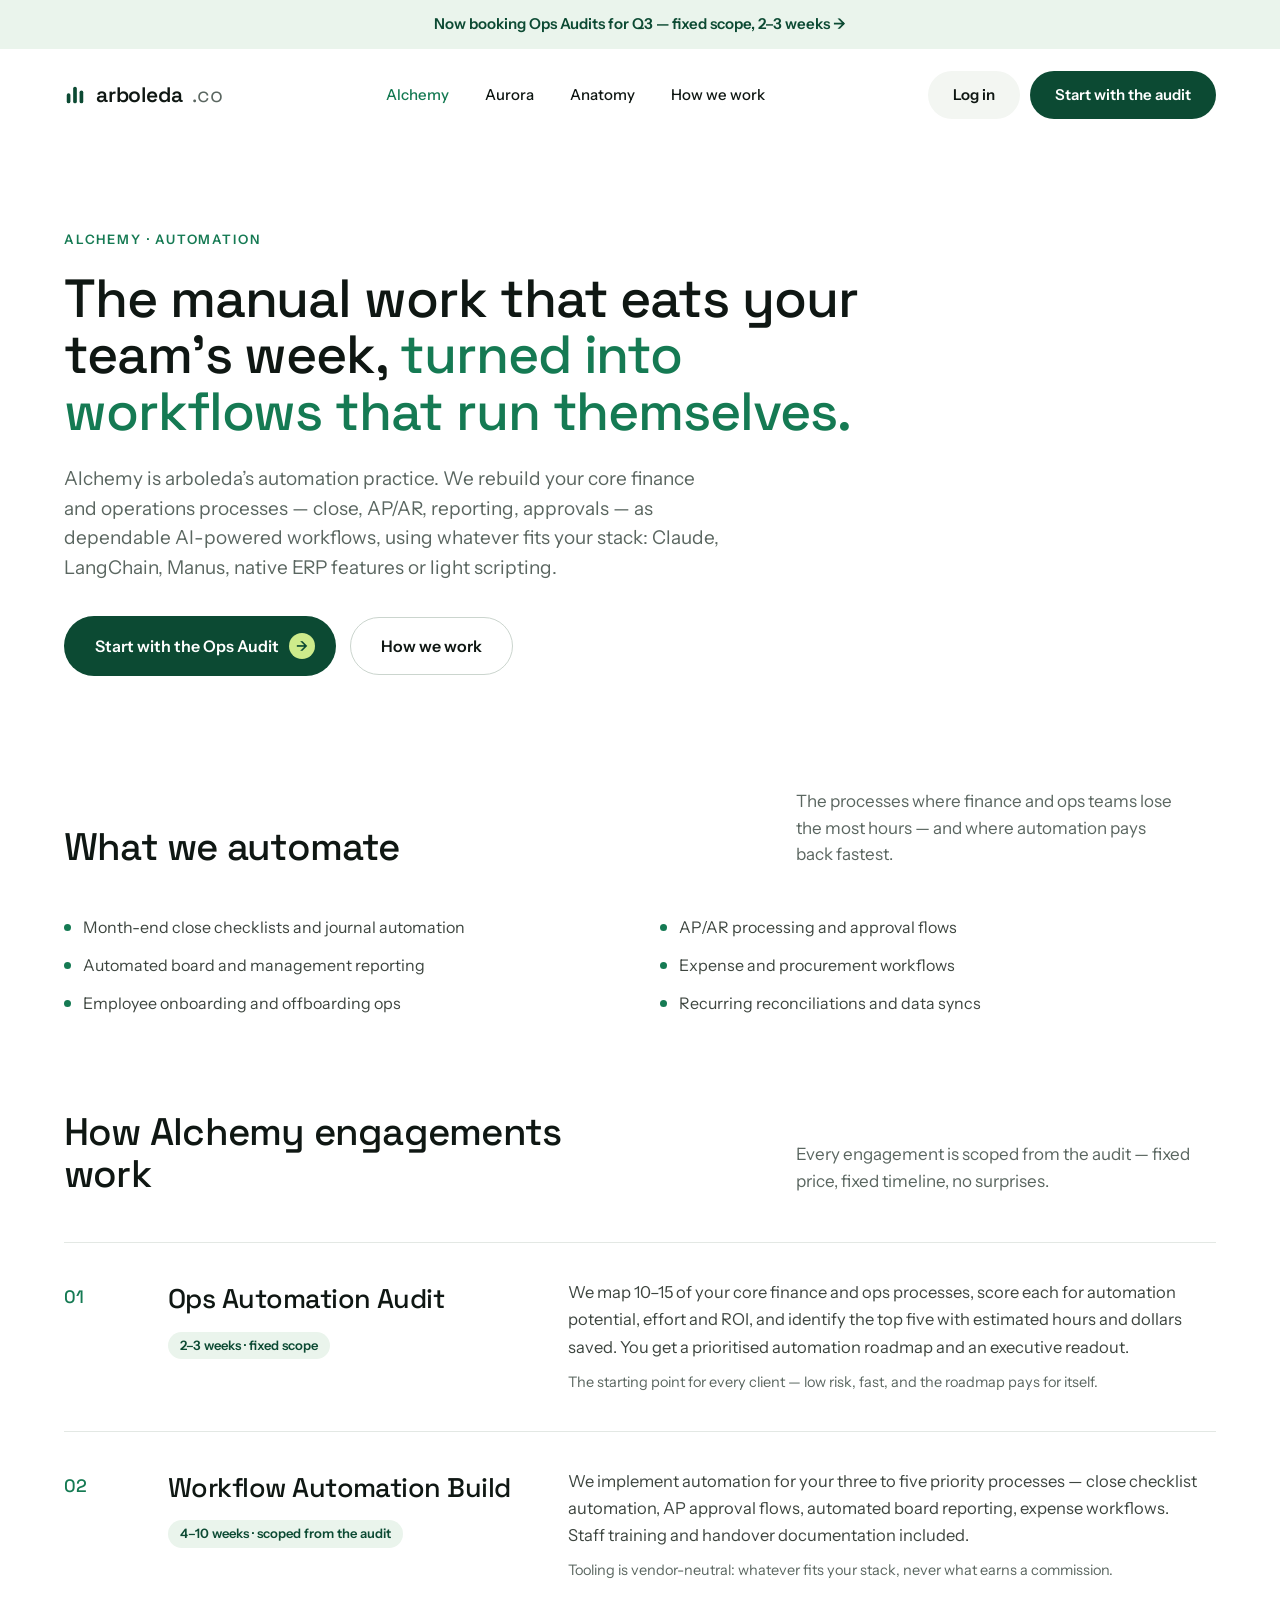
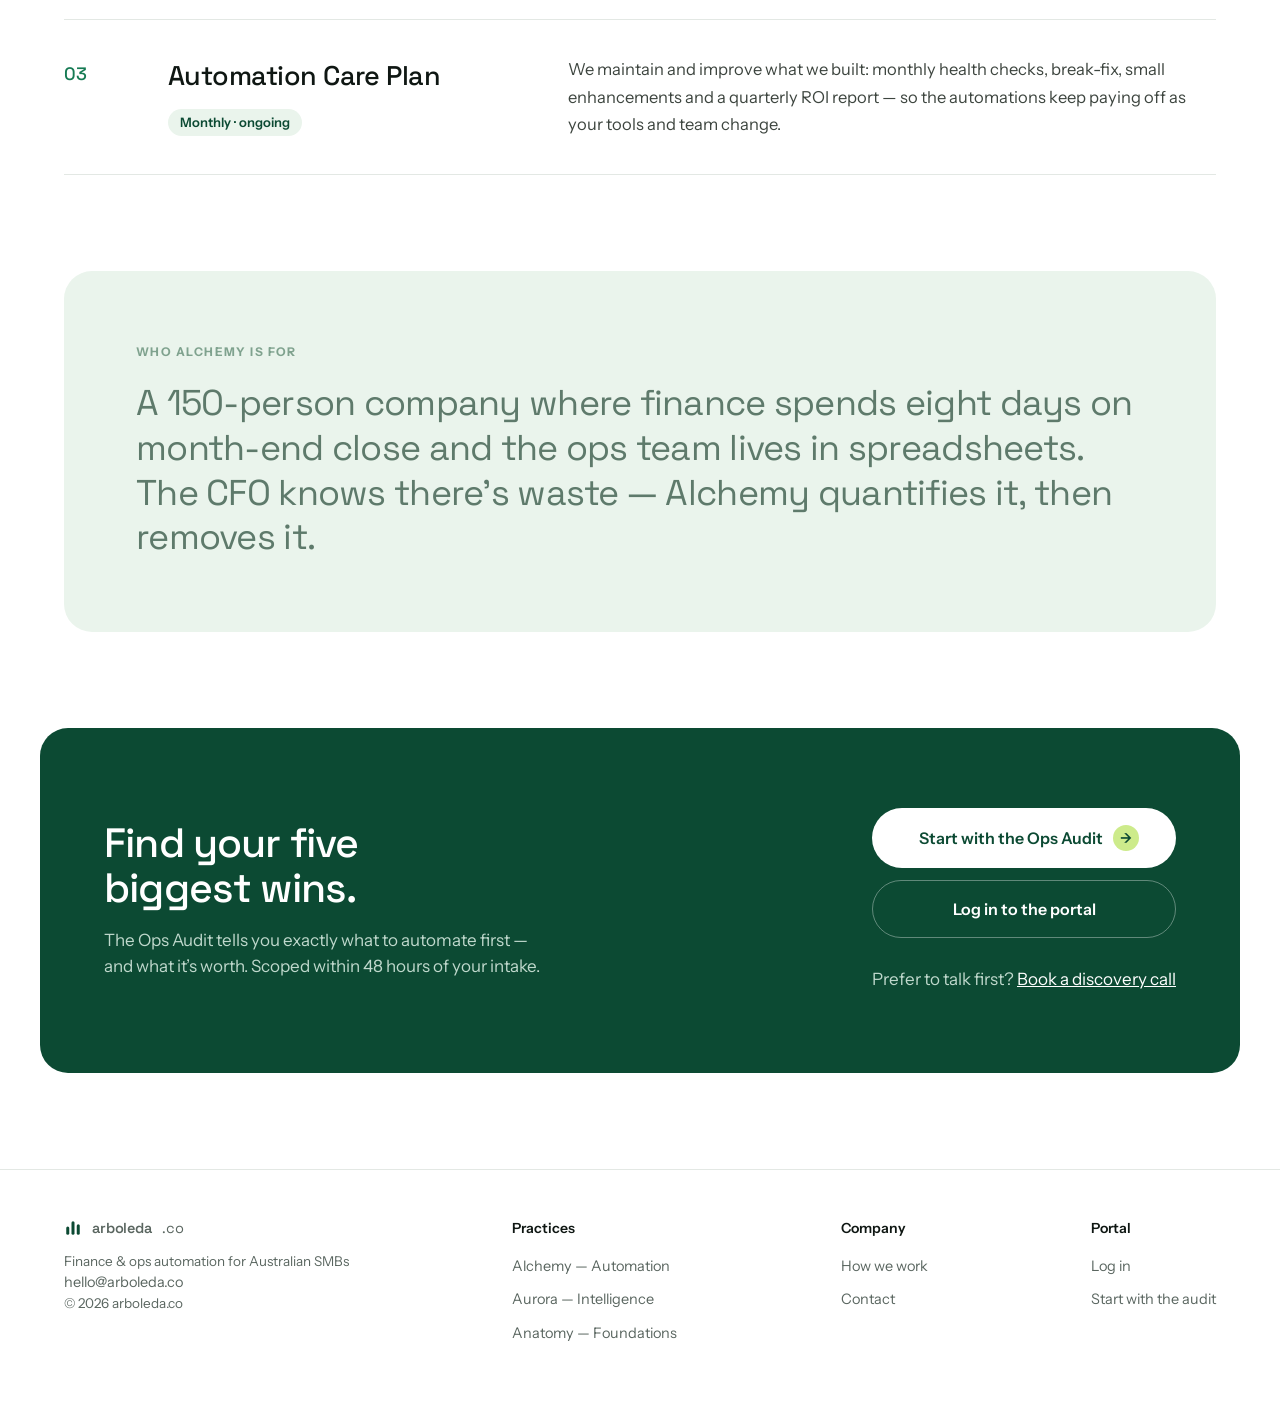
==== site/alchemy.html @ 9c7294fb "Add arboleda.co static site and GitHub Pages deploy workflow Site implements the A2 Clearframe Refin" ====
<!DOCTYPE html>
<html lang="en-AU">
<head>
<meta charset="UTF-8">
<meta name="viewport" content="width=device-width, initial-scale=1.0">
<title>Alchemy — Finance &amp; ops automation for Australian SMBs | arboleda.co</title>
<meta name="description" content="Alchemy turns manual finance and operations work — month-end close, AP/AR, reporting, approvals — into reliable AI-powered workflows using Claude, LangChain and Manus. For Australian SMBs.">
<link rel="canonical" href="https://arboleda.co/alchemy">
<meta property="og:type" content="website">
<meta property="og:title" content="Alchemy — Finance &amp; ops automation | arboleda.co">
<meta property="og:description" content="Month-end close, AP/AR, reporting and approvals — rebuilt as dependable AI-powered workflows for Australian SMBs.">
<meta property="og:url" content="https://arboleda.co/alchemy">
<link rel="preconnect" href="https://fonts.googleapis.com">
<link rel="preconnect" href="https://fonts.gstatic.com" crossorigin>
<link href="https://fonts.googleapis.com/css2?family=Space+Grotesk:wght@400;500;600;700&family=Instrument+Sans:ital,wght@0,400;0,500;0,600;1,400&display=swap" rel="stylesheet">
<link rel="stylesheet" href="styles.css">
<link rel="icon" href="data:image/svg+xml,<svg xmlns='http://www.w3.org/2000/svg' viewBox='0 0 24 24'><rect x='3' y='10' width='4' height='11' rx='2' fill='%230C4A33'/><rect x='10' y='3' width='4' height='18' rx='2' fill='%230C4A33'/><rect x='17' y='7' width='4' height='14' rx='2' fill='%230C4A33'/></svg>">
<meta name="theme-color" content="#0C4A33">
<script src="site.js" defer></script>
<script type="application/ld+json">
{
  "@context": "https://schema.org",
  "@graph": [
    {
      "@type": "Service",
      "name": "Alchemy — Finance & Operations Automation",
      "serviceType": "Finance and operations workflow automation",
      "provider": { "@type": "Organization", "name": "arboleda.co", "url": "https://arboleda.co/" },
      "areaServed": { "@type": "Country", "name": "Australia" },
      "audience": { "@type": "BusinessAudience", "name": "Australian small and mid-sized businesses (50–500 staff)" },
      "description": "Automation of core finance and operations processes — month-end close, AP/AR, approvals, board reporting and expense workflows — using AI tools such as Claude, LangChain and Manus, native ERP features, or light scripting.",
      "url": "https://arboleda.co/alchemy"
    },
    {
      "@type": "BreadcrumbList",
      "itemListElement": [
        { "@type": "ListItem", "position": 1, "name": "Home", "item": "https://arboleda.co/" },
        { "@type": "ListItem", "position": 2, "name": "Alchemy", "item": "https://arboleda.co/alchemy" }
      ]
    }
  ]
}
</script>
</head>
<body>

<a class="skip-link" href="#main">Skip to content</a>

<div class="announce"><a href="start.html">Now booking Ops Audits for Q3 — fixed scope, 2–3 weeks <span aria-hidden="true">→</span></a></div>

<header class="site-header">
  <div class="container">
    <a class="wordmark" href="index.html" aria-label="arboleda.co home">
      <svg width="22" height="22" viewBox="0 0 24 24" fill="none" aria-hidden="true"><rect x="3" y="10" width="4" height="11" rx="2" fill="#0C4A33"></rect><rect x="10" y="3" width="4" height="18" rx="2" fill="#0C4A33"></rect><rect x="17" y="7" width="4" height="14" rx="2" fill="#0C4A33"></rect></svg>
      arboleda<span class="tld">.co</span>
    </a>
    <nav class="nav-links" id="primary-nav" aria-label="Primary">
      <a href="alchemy.html" aria-current="page">Alchemy</a>
      <a href="aurora.html">Aurora</a>
      <a href="anatomy.html">Anatomy</a>
      <a href="how-we-work.html">How we work</a>
    </nav>
    <div class="nav-actions">
      <button class="nav-toggle" type="button" aria-expanded="false" aria-controls="primary-nav" aria-label="Open menu"><i></i><i></i><i></i></button>
      <a class="btn btn-gray" href="login.html">Log in</a>
      <a class="btn btn-primary" href="start.html">Start with the audit</a>
    </div>
  </div>
</header>

<main id="main">
  <section class="page-hero">
    <div class="container">
      <p class="eyebrow">Alchemy · Automation</p>
      <h1>The manual work that eats your team&rsquo;s week, <em style="font-style:normal;color:var(--accent)">turned into workflows that run themselves.</em></h1>
      <p class="lede">Alchemy is arboleda&rsquo;s automation practice. We rebuild your core finance and operations processes — close, AP/AR, reporting, approvals — as dependable AI-powered workflows, using whatever fits your stack: Claude, LangChain, Manus, native ERP features or light scripting.</p>
      <div class="hero-ctas">
        <a class="btn btn-primary btn-lg" href="start.html">Start with the Ops Audit <span class="arrow" aria-hidden="true">→</span></a>
        <a class="btn btn-line btn-lg" href="how-we-work.html">How we work</a>
      </div>
    </div>
  </section>

  <section class="section" style="padding-top:48px" aria-labelledby="automate-heading">
    <div class="container">
      <div class="section-head">
        <h2 id="automate-heading">What we automate</h2>
        <p>The processes where finance and ops teams lose the most hours — and where automation pays back fastest.</p>
      </div>
      <ul class="checklist">
        <li>Month-end close checklists and journal automation</li>
        <li>AP/AR processing and approval flows</li>
        <li>Automated board and management reporting</li>
        <li>Expense and procurement workflows</li>
        <li>Employee onboarding and offboarding ops</li>
        <li>Recurring reconciliations and data syncs</li>
      </ul>
    </div>
  </section>

  <section class="section" style="padding-top:0" aria-labelledby="engage-heading">
    <div class="container">
      <div class="section-head">
        <h2 id="engage-heading">How Alchemy engagements work</h2>
        <p>Every engagement is scoped from the audit — fixed price, fixed timeline, no surprises.</p>
      </div>
      <div class="rows">
        <article class="row">
          <p class="row-num">01</p>
          <div><h3>Ops Automation Audit</h3><p class="tag">2–3 weeks · fixed scope</p></div>
          <p class="row-body">We map 10–15 of your core finance and ops processes, score each for automation potential, effort and ROI, and identify the top five with estimated hours and dollars saved. You get a prioritised automation roadmap and an executive readout.
            <span class="note">The starting point for every client — low risk, fast, and the roadmap pays for itself.</span>
          </p>
        </article>
        <article class="row">
          <p class="row-num">02</p>
          <div><h3>Workflow Automation Build</h3><p class="tag">4–10 weeks · scoped from the audit</p></div>
          <p class="row-body">We implement automation for your three to five priority processes — close checklist automation, AP approval flows, automated board reporting, expense workflows. Staff training and handover documentation included.
            <span class="note">Tooling is vendor-neutral: whatever fits your stack, never what earns a commission.</span>
          </p>
        </article>
        <article class="row">
          <p class="row-num">03</p>
          <div><h3>Automation Care Plan</h3><p class="tag">Monthly · ongoing</p></div>
          <p class="row-body">We maintain and improve what we built: monthly health checks, break-fix, small enhancements and a quarterly ROI report — so the automations keep paying off as your tools and team change.</p>
        </article>
      </div>
    </div>
  </section>

  <section class="section" style="padding-top:0" aria-label="Typical client">
    <div class="container">
      <div class="quoteband">
        <p class="ph">Who Alchemy is for</p>
        <blockquote>A 150-person company where finance spends eight days on month-end close and the ops team lives in spreadsheets. The CFO knows there&rsquo;s waste — Alchemy quantifies it, then removes it.</blockquote>
      </div>
    </div>
  </section>

  <section class="cta" aria-labelledby="cta-heading">
    <div class="container">
      <div>
        <h2 id="cta-heading">Find your five biggest wins.</h2>
        <p>The Ops Audit tells you exactly what to automate first — and what it&rsquo;s worth. Scoped within 48 hours of your intake.</p>
      </div>
      <div class="cta-actions">
        <a class="btn btn-white btn-lg" href="start.html">Start with the Ops Audit <span class="arrow" aria-hidden="true">→</span></a>
        <a class="btn btn-outline btn-lg" href="login.html">Log in to the portal</a>
        <p class="cta-micro">Prefer to talk first? <a href="mailto:hello@arboleda.co">Book a discovery call</a></p>
      </div>
    </div>
  </section>
</main>

<footer class="site-footer">
  <div class="container">
    <div class="footer-col">
      <a class="wordmark" href="index.html">
        <svg width="18" height="18" viewBox="0 0 24 24" fill="none" aria-hidden="true"><rect x="3" y="10" width="4" height="11" rx="2" fill="#0C4A33"></rect><rect x="10" y="3" width="4" height="18" rx="2" fill="#0C4A33"></rect><rect x="17" y="7" width="4" height="14" rx="2" fill="#0C4A33"></rect></svg>
        arboleda<span class="tld">.co</span>
      </a>
      <p class="footer-base">Finance &amp; ops automation for Australian SMBs<br><a href="mailto:hello@arboleda.co">hello@arboleda.co</a><br>© 2026 arboleda.co</p>
    </div>
    <nav class="footer-col" aria-label="Practices">
      <h4>Practices</h4>
      <ul>
        <li><a href="alchemy.html">Alchemy — Automation</a></li>
        <li><a href="aurora.html">Aurora — Intelligence</a></li>
        <li><a href="anatomy.html">Anatomy — Foundations</a></li>
      </ul>
    </nav>
    <nav class="footer-col" aria-label="Company">
      <h4>Company</h4>
      <ul>
        <li><a href="how-we-work.html">How we work</a></li>
        <li><a href="mailto:hello@arboleda.co">Contact</a></li>
      </ul>
    </nav>
    <nav class="footer-col" aria-label="Portal">
      <h4>Portal</h4>
      <ul>
        <li><a href="login.html">Log in</a></li>
        <li><a href="start.html">Start with the audit</a></li>
      </ul>
    </nav>
  </div>
</footer>

</body>
</html>
---- site/styles.css ----
/* arboleda.co — Clearframe Refined design system */
:root {
  --ink: #0F1713; --muted: #5A6660; --line: #E3E8E4; --card: #F3F6F2; --tint: #EAF4EC;
  --accent: #157A53; --accent-deep: #0C4A33; --lime: #CDEB8B;
  --sans: 'Instrument Sans', sans-serif; --display: 'Space Grotesk', sans-serif;
}
* { box-sizing: border-box; margin: 0; }
html { scroll-behavior: smooth; }
body { font-family: var(--sans); background: #FFFFFF; color: var(--ink); font-size: 16px; line-height: 1.5; }
h1, h2, h3 { font-family: var(--display); font-weight: 500; letter-spacing: -0.02em; text-wrap: pretty; }
a { color: inherit; text-decoration: none; }
p { text-wrap: pretty; }
img { max-width: 100%; display: block; }
.container { max-width: 1312px; margin: 0 auto; padding-left: 64px; padding-right: 64px; }

/* Announcement */
.announce { display: flex; align-items: center; justify-content: center; gap: 12px; padding: 13px 24px; background: var(--tint); font-size: 15px; color: var(--accent-deep); }
.announce a { font-weight: 600; }

/* Header / nav */
.site-header { position: sticky; top: 0; z-index: 50; background: rgba(255,255,255,0.92); backdrop-filter: blur(8px); border-bottom: 1px solid transparent; transition: border-color 0.15s ease; }
.site-header.scrolled { border-bottom-color: var(--line); }
.site-header .container { display: flex; align-items: center; justify-content: space-between; gap: 32px; padding-top: 22px; padding-bottom: 22px; }
.wordmark { display: inline-flex; align-items: center; gap: 10px; font-family: var(--display); font-size: 21px; font-weight: 600; letter-spacing: -0.01em; }
.wordmark .tld { color: var(--muted); font-weight: 400; }
.nav-links { display: flex; gap: 36px; font-size: 15px; font-weight: 500; }
.nav-links a[aria-current="page"] { color: var(--accent); }
.nav-actions { display: flex; gap: 10px; align-items: center; }

/* Buttons */
.btn { display: inline-flex; align-items: center; justify-content: center; gap: 10px; font-family: var(--sans); font-size: 15px; font-weight: 600; padding: 12px 24px; border-radius: 999px; border: 1px solid transparent; white-space: nowrap; cursor: pointer; transition: transform 0.12s ease, box-shadow 0.12s ease, background 0.12s ease; }
.btn:hover { transform: translateY(-1px); }
.btn-primary { background: var(--accent-deep); color: #FFFFFF; }
.btn-primary:hover { background: #0E5A3E; }
.btn-gray { background: var(--card); color: var(--ink); }
.btn-line { border-color: #CBD5CE; color: var(--ink); background: #FFFFFF; }
.btn-white { background: #FFFFFF; color: var(--accent-deep); }
.btn-outline { border-color: rgba(255,255,255,0.35); color: #FFFFFF; background: transparent; }
.btn-lg { padding: 16px 30px; font-size: 16px; }
.btn .arrow { display: inline-flex; align-items: center; justify-content: center; width: 26px; height: 26px; border-radius: 50%; background: var(--lime); color: var(--accent-deep); font-size: 14px; margin-right: -10px; }

/* Hero */
.hero { padding: 96px 0 80px; text-align: center; }
.hero .container { display: flex; flex-direction: column; align-items: center; }
.eyebrow { font-size: 13px; font-weight: 600; letter-spacing: 0.14em; text-transform: uppercase; color: var(--accent); margin-bottom: 24px; }
.hero h1 { font-size: clamp(40px, 4.6vw, 66px); line-height: 1.05; max-width: 940px; }
.hero h1 em { font-style: normal; color: var(--accent); }
.hero .lede { font-size: 20px; line-height: 1.55; color: var(--muted); max-width: 640px; margin-top: 26px; }
.hero-ctas { display: flex; gap: 14px; align-items: center; margin-top: 38px; flex-wrap: wrap; justify-content: center; }
.hero-micro { margin-top: 18px; font-size: 14px; color: var(--muted); }

/* Page hero (interior pages, left-aligned) */
.page-hero { padding: 88px 0 64px; }
.page-hero .eyebrow { margin-bottom: 20px; }
.page-hero h1 { font-size: clamp(38px, 4.2vw, 60px); line-height: 1.06; max-width: 880px; }
.page-hero .lede { font-size: 19px; line-height: 1.55; color: var(--muted); max-width: 660px; margin-top: 24px; }
.page-hero .hero-ctas { justify-content: flex-start; margin-top: 34px; }

/* Logo strip */
.logos { border-top: 1px solid var(--line); border-bottom: 1px solid var(--line); padding: 28px 0; }
.logos .container { display: flex; align-items: center; gap: 48px; }
.logos-cap { font-size: 13px; color: var(--muted); width: 180px; flex-shrink: 0; line-height: 1.4; }
.logos-row { display: flex; gap: 44px; align-items: center; flex-wrap: wrap; list-style: none; padding: 0; }
.logos-row li { font-family: var(--display); font-size: 17px; font-weight: 500; color: #9AA69E; }

/* Sections */
.section { padding: 96px 0; }
.section-head { display: flex; justify-content: space-between; align-items: flex-end; margin-bottom: 48px; gap: 48px; }
.section-head h2 { font-size: clamp(30px, 3vw, 42px); line-height: 1.08; max-width: 540px; }
.section-head p { font-size: 17px; line-height: 1.55; color: var(--muted); max-width: 420px; }

/* Service cards */
.cards-3 { display: grid; grid-template-columns: repeat(3, 1fr); gap: 24px; }
.svc { background: var(--card); border-radius: 22px; padding: 36px 32px 32px; display: flex; flex-direction: column; gap: 16px; }
.svc .kicker { font-size: 12px; font-weight: 600; letter-spacing: 0.14em; text-transform: uppercase; color: var(--accent); }
.svc h3 { font-size: 30px; }
.svc .body { font-size: 15.5px; line-height: 1.6; color: var(--muted); }
.svc-link { margin-top: auto; padding-top: 14px; font-size: 15px; font-weight: 600; color: var(--accent-deep); }
.svc-link:hover { text-decoration: underline; }

/* Mini product-UI vignettes */
.mock { margin-top: 14px; background: #FFFFFF; border-radius: 14px; padding: 18px; box-shadow: 0 1px 2px rgba(15,23,19,0.06); display: flex; flex-direction: column; gap: 10px; }
.mock-title { font-size: 12px; font-weight: 600; color: var(--muted); letter-spacing: 0.04em; }
.mock-row { display: flex; align-items: center; justify-content: space-between; gap: 12px; font-size: 13px; color: #3D453F; }
.chip { font-size: 11.5px; font-weight: 600; padding: 4px 10px; border-radius: 999px; background: var(--lime); color: var(--accent-deep); flex-shrink: 0; }
.chip-dim { background: #EDF0EC; color: var(--muted); }
.mock-bar { height: 6px; border-radius: 999px; background: #EDF0EC; overflow: hidden; }
.mock-bar i { display: block; height: 100%; width: 68%; background: var(--accent); border-radius: 999px; }
.metric { display: flex; align-items: baseline; justify-content: space-between; }
.metric b { font-family: var(--display); font-size: 22px; font-weight: 600; letter-spacing: -0.02em; }
.metric span { font-size: 12px; color: var(--muted); }
.spark { height: 36px; border-radius: 8px; background: linear-gradient(180deg, rgba(21,122,83,0.14), rgba(21,122,83,0) 75%); position: relative; overflow: hidden; }
.spark::after { content: ''; position: absolute; left: 0; right: 0; bottom: 8px; height: 2px; background: var(--accent); clip-path: polygon(0 100%, 8% 70%, 18% 85%, 30% 45%, 44% 60%, 58% 25%, 72% 40%, 86% 10%, 100% 22%, 100% 100%); }
.nodes { display: flex; align-items: center; justify-content: space-between; gap: 6px; }
.node { font-size: 11.5px; font-weight: 600; color: #3D453F; background: #EDF0EC; border-radius: 8px; padding: 7px 9px; white-space: nowrap; }
.node-hub { background: var(--accent-deep); color: #FFFFFF; }
.wire { flex: 1; height: 1.5px; background: #C8D4CC; min-width: 8px; }

/* Tinted band sections */
.band { background: var(--card); border-radius: 28px; margin: 0 40px; }
.band .container { padding-top: 88px; padding-bottom: 88px; }
.steps { display: grid; grid-template-columns: repeat(3, 1fr); gap: 28px; }
.step { position: relative; padding-top: 28px; }
.step::before { content: ''; position: absolute; top: 0; left: 0; right: -28px; height: 1px; background: #CBDBD1; }
.step:last-child::before { right: 0; }
.step-dot { position: absolute; top: -5px; left: 0; width: 11px; height: 11px; border-radius: 50%; background: var(--accent); }
.step-num { font-family: var(--display); font-size: 14px; font-weight: 600; color: var(--accent); margin-bottom: 12px; }
.step h3 { font-size: 24px; margin-bottom: 12px; }
.step p { font-size: 15.5px; line-height: 1.6; color: var(--muted); max-width: 360px; }

/* Detail list rows (service pages) */
.rows { border-top: 1px solid var(--line); }
.row { display: grid; grid-template-columns: 64px 360px 1fr; gap: 40px; padding: 36px 0; border-bottom: 1px solid var(--line); align-items: start; }
.row-num { font-family: var(--display); font-size: 18px; font-weight: 500; padding-top: 4px; color: var(--accent); }
.row h3 { font-size: 27px; }
.row .tag { display: inline-block; font-size: 13px; font-weight: 600; padding: 4px 12px; border-radius: 999px; background: var(--tint); color: var(--accent-deep); margin-top: 12px; }
.row-body { font-size: 16.5px; line-height: 1.65; color: #3D453F; max-width: 640px; }
.row-body .note { display: block; margin-top: 10px; font-size: 14.5px; color: var(--muted); }

/* Checklist */
.checklist { list-style: none; padding: 0; display: grid; grid-template-columns: 1fr 1fr; gap: 14px 40px; }
.checklist li { display: flex; gap: 12px; align-items: baseline; font-size: 16px; color: #3D453F; }
.checklist li::before { content: ''; width: 7px; height: 7px; border-radius: 50%; background: var(--accent); flex-shrink: 0; transform: translateY(-2px); }

/* Quote band */
.quoteband { background: var(--tint); border-radius: 28px; padding: 72px; }
.quoteband .ph { font-size: 12px; font-weight: 700; letter-spacing: 0.12em; text-transform: uppercase; color: #7FA28E; }
.quoteband blockquote { font-family: var(--display); font-size: clamp(26px, 2.8vw, 38px); line-height: 1.25; letter-spacing: -0.02em; color: #5E7A6B; margin-top: 20px; max-width: 1080px; }
.quoteband .attr { margin-top: 22px; font-size: 15px; color: #7FA28E; }

/* CTA card */
.cta { margin: 0 40px 96px; background: var(--accent-deep); border-radius: 28px; color: #FFFFFF; }
.cta .container { padding-top: 80px; padding-bottom: 80px; display: flex; justify-content: space-between; align-items: center; gap: 64px; }
.cta h2 { font-size: clamp(32px, 3.2vw, 44px); line-height: 1.1; max-width: 460px; }
.cta p { font-size: 17px; line-height: 1.55; color: #BFD8CC; margin-top: 16px; max-width: 440px; }
.cta-actions { display: flex; flex-direction: column; gap: 12px; align-items: stretch; min-width: 290px; }
.cta-micro { font-size: 14px; color: #BFD8CC; text-align: center; }
.cta-micro a { color: #FFFFFF; text-decoration: underline; }

/* FAQ */
.faq { max-width: 880px; }
.faq details { border-bottom: 1px solid var(--line); padding: 22px 0; }
.faq details:first-of-type { border-top: 1px solid var(--line); }
.faq summary { font-family: var(--display); font-size: 20px; font-weight: 500; cursor: pointer; list-style: none; display: flex; justify-content: space-between; align-items: center; gap: 24px; }
.faq summary::after { content: '+'; font-size: 24px; color: var(--accent); flex-shrink: 0; }
.faq details[open] summary::after { content: '–'; }
.faq details p { margin-top: 14px; font-size: 16px; line-height: 1.65; color: var(--muted); max-width: 720px; }

/* Footer */
.site-footer { border-top: 1px solid var(--line); padding: 48px 0 56px; }
.site-footer .container { display: flex; justify-content: space-between; align-items: flex-start; gap: 48px; flex-wrap: wrap; }
.footer-col h4 { font-size: 14px; font-weight: 600; margin-bottom: 14px; font-family: var(--sans); }
.footer-col ul { list-style: none; padding: 0; display: flex; flex-direction: column; gap: 9px; }
.footer-col a { font-size: 14.5px; color: var(--muted); }
.footer-col a:hover { color: var(--ink); }
.footer-base { margin-top: 8px; font-size: 13.5px; color: var(--muted); }

/* Forms / portal */
.auth-main { min-height: calc(100vh - 180px); display: flex; align-items: flex-start; justify-content: center; padding: 72px 24px 96px; }
.auth-card { width: 100%; max-width: 460px; background: var(--card); border-radius: 24px; padding: 44px 40px; }
.auth-card h1 { font-size: 30px; }
.auth-card .sub { margin-top: 10px; font-size: 15.5px; color: var(--muted); line-height: 1.55; }
.field { display: flex; flex-direction: column; gap: 7px; margin-top: 20px; }
.field label { font-size: 14px; font-weight: 600; }
.field input, .field select, .field textarea { font-family: var(--sans); font-size: 15.5px; padding: 13px 16px; border-radius: 12px; border: 1px solid #CBD5CE; background: #FFFFFF; color: var(--ink); width: 100%; }
.field input:focus, .field select:focus, .field textarea:focus { outline: 2px solid var(--accent); outline-offset: -1px; border-color: var(--accent); }
.field .hint { font-size: 13px; color: var(--muted); }
.form-actions { display: flex; gap: 12px; margin-top: 28px; align-items: center; justify-content: space-between; }
.form-foot { margin-top: 22px; font-size: 14px; color: var(--muted); text-align: center; }
.form-foot a { color: var(--accent-deep); font-weight: 600; }
.checks { display: flex; flex-wrap: wrap; gap: 10px; margin-top: 8px; }
.checks label { display: inline-flex; align-items: center; gap: 8px; font-size: 14.5px; font-weight: 500; background: #FFFFFF; border: 1px solid #CBD5CE; border-radius: 999px; padding: 10px 16px; cursor: pointer; }
.checks input { accent-color: var(--accent); }
.checks label:has(input:checked) { border-color: var(--accent); background: var(--tint); }
.progress-steps { display: flex; gap: 8px; margin-bottom: 28px; }
.progress-steps span { height: 5px; border-radius: 999px; background: #DDE5DF; flex: 1; }
.progress-steps span.on { background: var(--accent); }
.portal-step[hidden] { display: none; }
.success-icon { width: 56px; height: 56px; border-radius: 50%; background: var(--lime); color: var(--accent-deep); display: flex; align-items: center; justify-content: center; font-size: 26px; margin-bottom: 20px; }

/* Portal dashboard */
.portal-layout { display: grid; grid-template-columns: 256px 1fr; min-height: 100vh; }
.sidebar { border-right: 1px solid var(--line); background: #F8FAF8; padding: 24px 16px; display: flex; flex-direction: column; gap: 28px; position: sticky; top: 0; height: 100vh; }
.sidebar .wordmark { padding: 4px 12px; }
.side-nav { display: flex; flex-direction: column; gap: 4px; }
.side-label { font-size: 11.5px; font-weight: 700; letter-spacing: 0.12em; text-transform: uppercase; color: #9AA69E; padding: 0 14px; margin: 14px 0 6px; }
.side-link { display: flex; gap: 12px; align-items: center; padding: 11px 14px; border-radius: 10px; font-size: 15px; font-weight: 500; color: var(--muted); }
.side-link svg { flex-shrink: 0; }
.side-link:hover { background: #ECF1EC; color: var(--ink); }
.side-link.active { background: var(--tint); color: var(--accent-deep); font-weight: 600; }
.side-link.locked { cursor: default; }
.side-link.locked:hover { background: transparent; color: var(--muted); }
.side-link .side-chip { margin-left: auto; font-size: 11px; font-weight: 600; padding: 3px 9px; border-radius: 999px; background: #EDF0EC; color: var(--muted); }
.sidebar-foot { margin-top: auto; display: flex; flex-direction: column; gap: 4px; }
.portal-content { min-width: 0; }
.portal-main { padding: 56px 0 96px; }
.portal-main .eyebrow { margin-bottom: 14px; }
.portal-main h1 { font-size: clamp(34px, 3.6vw, 48px); }
.portal-main .sub { margin-top: 14px; font-size: 17px; color: var(--muted); max-width: 640px; line-height: 1.55; }
.status-row { display: flex; gap: 10px; flex-wrap: wrap; margin-top: 26px; }
.status { font-size: 13.5px; font-weight: 600; padding: 9px 16px; border-radius: 999px; background: var(--card); color: var(--muted); display: inline-flex; gap: 8px; align-items: center; }
.status.done { background: var(--tint); color: var(--accent-deep); }
.status.active { background: var(--lime); color: var(--accent-deep); }
.portal-section { margin-top: 72px; }
.portal-section > h2 { font-size: clamp(26px, 2.6vw, 32px); }
.portal-section > .sub { margin-top: 8px; font-size: 16px; color: var(--muted); max-width: 640px; line-height: 1.55; }
.possible-grid { display: grid; grid-template-columns: repeat(3, 1fr); gap: 20px; margin-top: 28px; }
.possible { background: var(--card); border-radius: 18px; padding: 26px 24px; }
.possible .kicker { font-size: 12px; font-weight: 600; letter-spacing: 0.14em; text-transform: uppercase; color: var(--accent); }
.possible h3 { font-size: 21px; margin-top: 8px; }
.possible p { font-size: 14.5px; color: var(--muted); line-height: 1.6; margin-top: 8px; }
.possible.empty { grid-column: 1 / -1; display: flex; align-items: center; justify-content: space-between; gap: 24px; flex-wrap: wrap; }

@media (max-width: 1100px) {
  .container { padding-left: 28px; padding-right: 28px; }
  .nav-toggle { display: inline-flex; }
  .nav-links { display: none; }
  .nav-links.open { display: flex; flex-direction: column; align-items: flex-start; position: absolute; top: 100%; left: 0; right: 0; background: #FFFFFF; border-bottom: 1px solid var(--line); padding: 20px 28px 26px; gap: 18px; box-shadow: 0 16px 32px rgba(15,23,19,0.08); }
  .cards-3, .steps { grid-template-columns: 1fr; }
  .row { grid-template-columns: 1fr; gap: 12px; }
  .section-head { flex-direction: column; align-items: flex-start; gap: 16px; }
  .cta .container { flex-direction: column; align-items: flex-start; }
  .band { margin: 0 16px; }
  .cta { margin: 0 16px 64px; }
  .checklist { grid-template-columns: 1fr; }
  .logos .container { flex-direction: column; align-items: flex-start; gap: 20px; }
  .possible-grid { grid-template-columns: 1fr; }
  .portal-layout { grid-template-columns: 1fr; }
  .sidebar { position: static; height: auto; flex-direction: row; align-items: center; gap: 8px; border-right: none; border-bottom: 1px solid var(--line); padding: 14px 20px; overflow-x: auto; }
  .sidebar .wordmark { padding: 0 8px 0 0; }
  .side-nav { flex-direction: row; align-items: center; }
  .side-label { display: none; }
  .side-link { white-space: nowrap; padding: 9px 13px; }
  .side-link .side-chip { margin-left: 8px; }
  .sidebar-foot { margin-top: 0; margin-left: auto; flex-direction: row; }
}

/* UX layer: accessibility, feedback, mobile */
.skip-link { position: absolute; left: -9999px; top: 0; z-index: 100; background: var(--accent-deep); color: #FFFFFF; padding: 12px 20px; border-radius: 0 0 12px 0; font-weight: 600; font-size: 15px; }
.skip-link:focus { left: 0; }
:focus-visible { outline: 3px solid var(--accent); outline-offset: 2px; }
.nav-links a { transition: color 0.12s ease; }
.nav-links a:hover { color: var(--accent); }
.svc { transition: box-shadow 0.15s ease; }
.svc:hover { box-shadow: 0 6px 24px rgba(15,23,19,0.07); }
.nav-toggle { display: none; flex-direction: column; justify-content: center; gap: 4px; background: #FFFFFF; border: 1px solid #CBD5CE; border-radius: 999px; padding: 0 15px; height: 45px; cursor: pointer; }
.nav-toggle i { width: 17px; height: 2px; background: var(--ink); border-radius: 2px; display: block; }
.step-label { font-size: 12.5px; font-weight: 700; letter-spacing: 0.12em; text-transform: uppercase; color: var(--accent); margin-bottom: 10px; }
.field .error { display: none; font-size: 13px; font-weight: 600; color: #B4502F; }
.field.invalid .error { display: block; }
.field.invalid input, .field.invalid select { border-color: #B4502F; }

@media (prefers-reduced-motion: reduce) {
  html { scroll-behavior: auto; }
  .btn, .svc, .nav-links a, .site-header { transition: none; }
  .btn:hover { transform: none; }
}
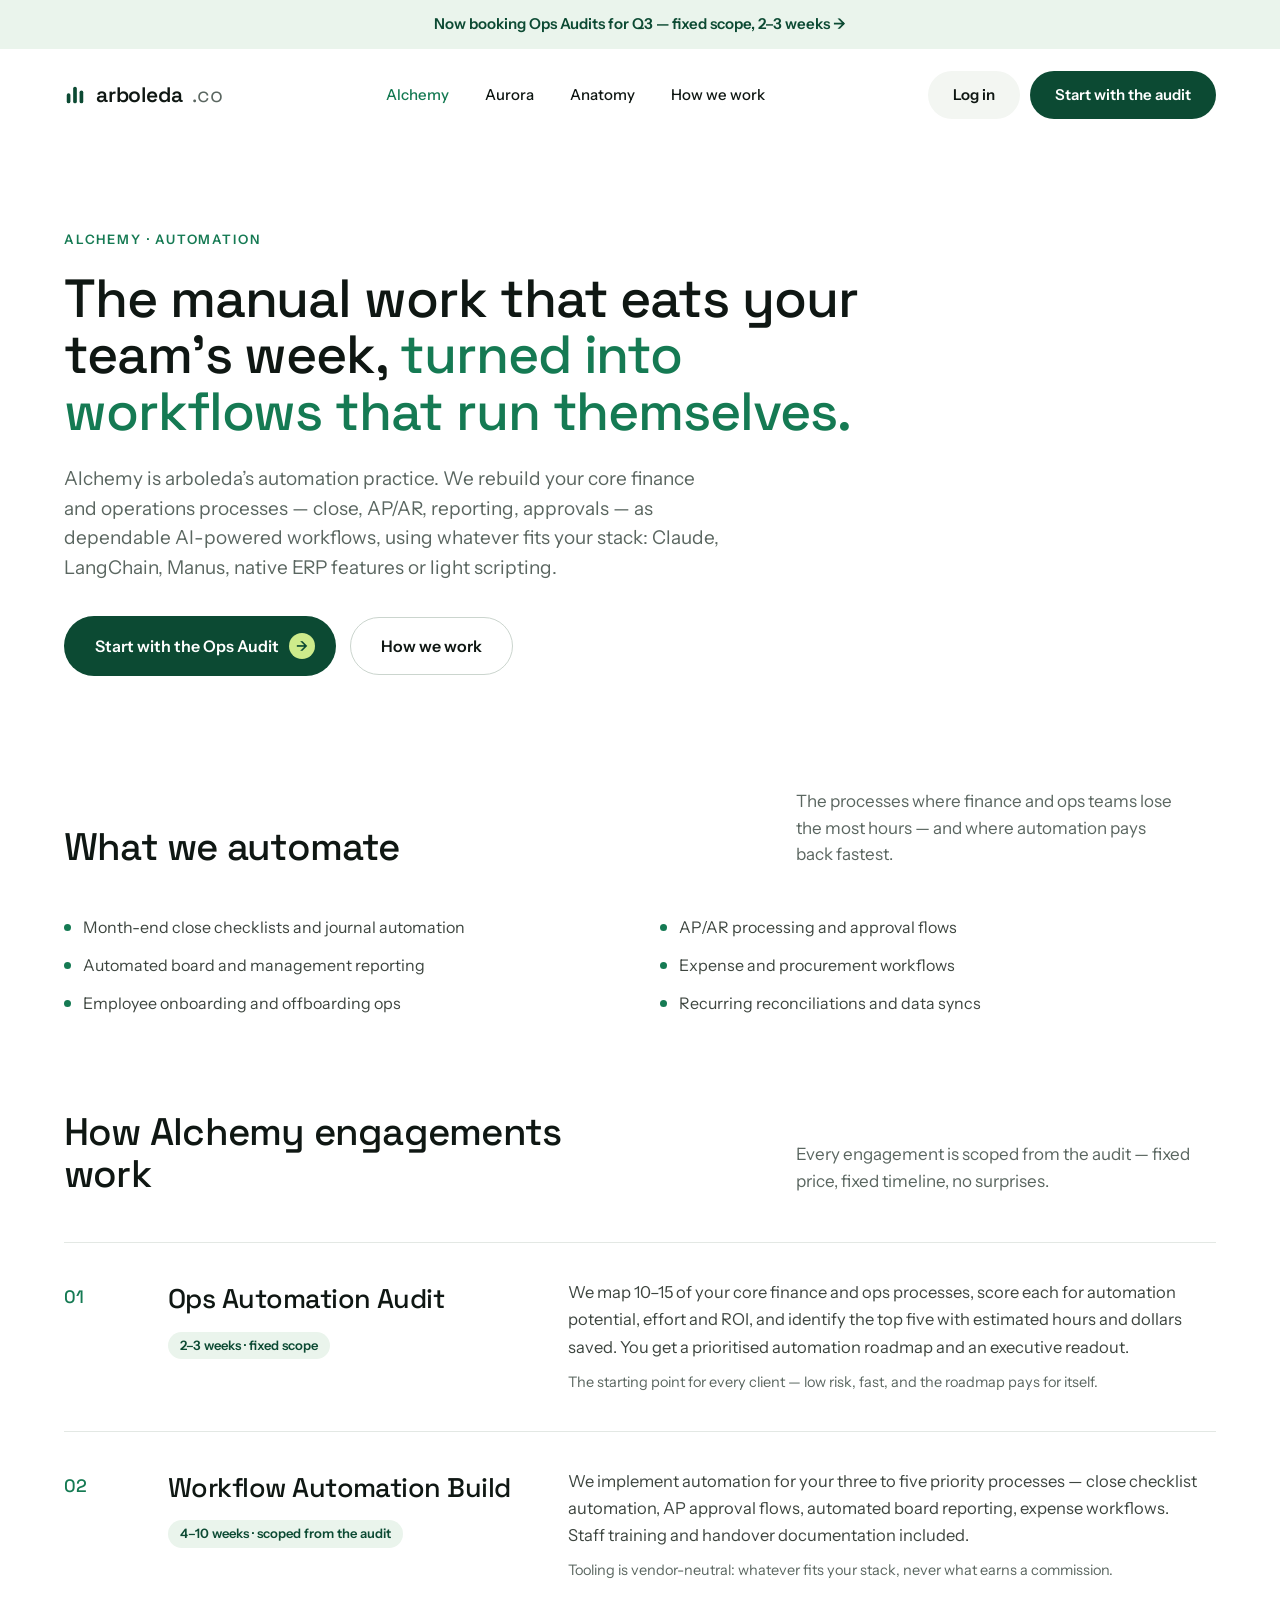
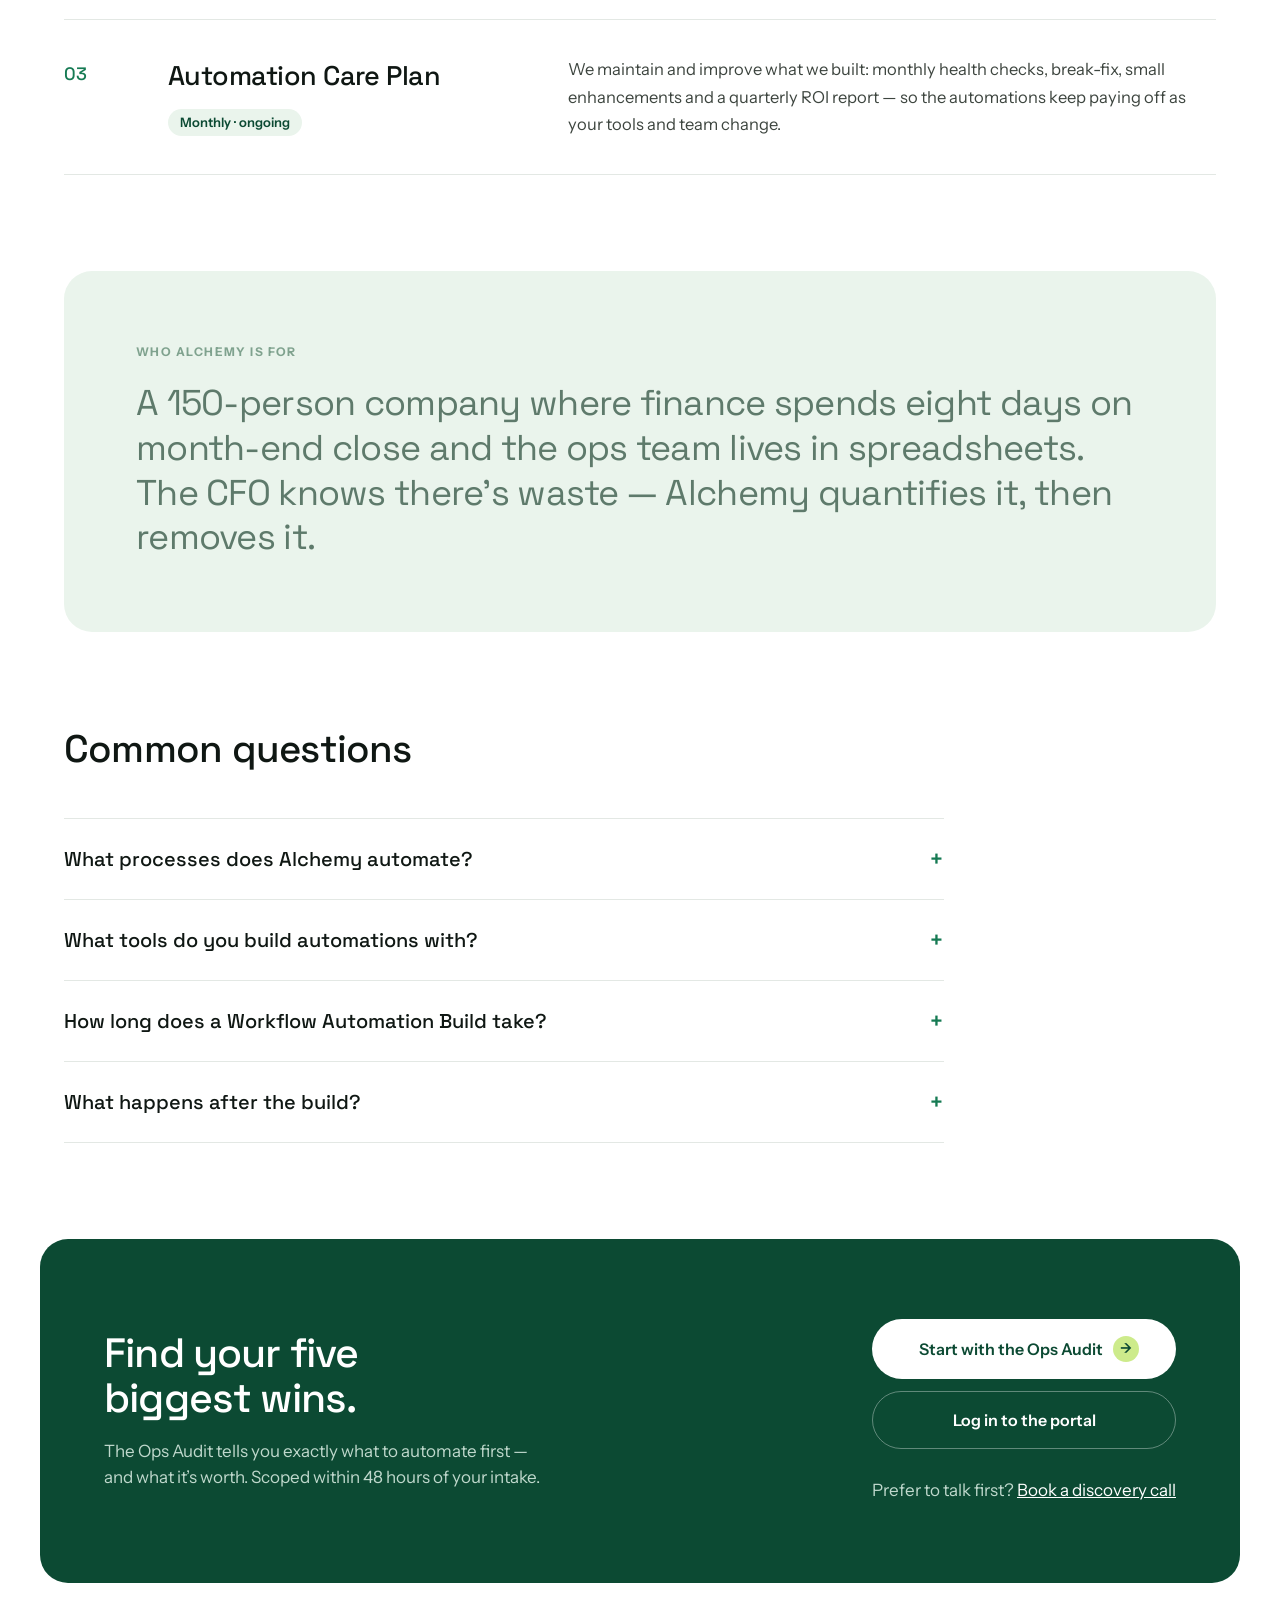
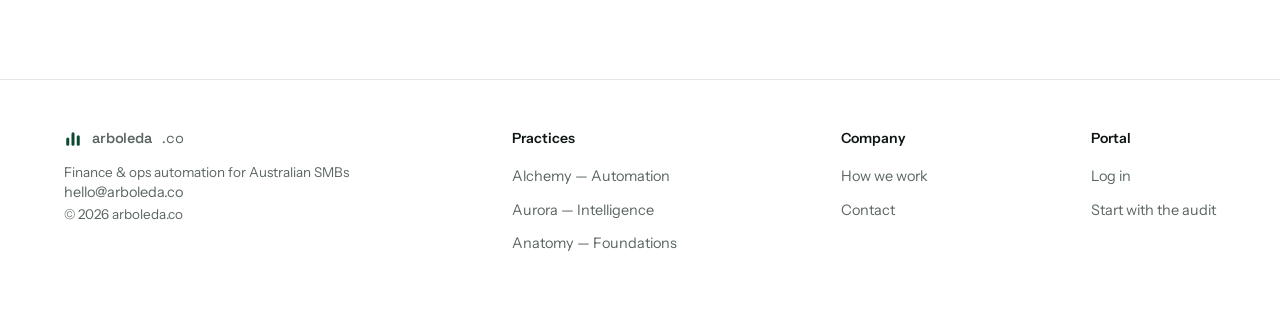
==== commit a61a021e: "Bring full arboleda.co project under version control; prep for Cloudflare launch Promote the real pr" ====
--- a/site/alchemy.html
+++ b/site/alchemy.html
@@ -4,19 +4,27 @@
 <meta charset="UTF-8">
 <meta name="viewport" content="width=device-width, initial-scale=1.0">
 <title>Alchemy — Finance &amp; ops automation for Australian SMBs | arboleda.co</title>
-<meta name="description" content="Alchemy turns manual finance and operations work — month-end close, AP/AR, reporting, approvals — into reliable AI-powered workflows using Claude, LangChain and Manus. For Australian SMBs.">
+<meta name="description" content="Alchemy turns month-end close, AP/AR, reporting and approvals into reliable AI-powered workflows for Australian SMBs — using Claude, LangChain and Manus.">
 <link rel="canonical" href="https://arboleda.co/alchemy">
 <meta property="og:type" content="website">
 <meta property="og:title" content="Alchemy — Finance &amp; ops automation | arboleda.co">
 <meta property="og:description" content="Month-end close, AP/AR, reporting and approvals — rebuilt as dependable AI-powered workflows for Australian SMBs.">
 <meta property="og:url" content="https://arboleda.co/alchemy">
+<meta property="og:image" content="https://arboleda.co/og-image.png">
+<meta property="og:image:width" content="1200">
+<meta property="og:image:height" content="630">
+<meta property="og:image:alt" content="arboleda.co — AI consultancy for finance and operations automation, Australian SMBs">
+<meta name="twitter:card" content="summary_large_image">
+<meta name="twitter:title" content="Alchemy — Finance &amp; ops automation | arboleda.co">
+<meta name="twitter:description" content="Month-end close, AP/AR, reporting and approvals — rebuilt as dependable AI-powered workflows for Australian SMBs.">
+<meta name="twitter:image" content="https://arboleda.co/og-image.png">
 <link rel="preconnect" href="https://fonts.googleapis.com">
 <link rel="preconnect" href="https://fonts.gstatic.com" crossorigin>
 <link href="https://fonts.googleapis.com/css2?family=Space+Grotesk:wght@400;500;600;700&family=Instrument+Sans:ital,wght@0,400;0,500;0,600;1,400&display=swap" rel="stylesheet">
-<link rel="stylesheet" href="styles.css">
+<link rel="stylesheet" href="styles.css?v=20260613">
 <link rel="icon" href="data:image/svg+xml,<svg xmlns='http://www.w3.org/2000/svg' viewBox='0 0 24 24'><rect x='3' y='10' width='4' height='11' rx='2' fill='%230C4A33'/><rect x='10' y='3' width='4' height='18' rx='2' fill='%230C4A33'/><rect x='17' y='7' width='4' height='14' rx='2' fill='%230C4A33'/></svg>">
 <meta name="theme-color" content="#0C4A33">
-<script src="site.js" defer></script>
+<script src="site.js?v=20260613" defer></script>
 <script type="application/ld+json">
 {
   "@context": "https://schema.org",
@@ -25,17 +33,74 @@
       "@type": "Service",
       "name": "Alchemy — Finance & Operations Automation",
       "serviceType": "Finance and operations workflow automation",
-      "provider": { "@type": "Organization", "name": "arboleda.co", "url": "https://arboleda.co/" },
-      "areaServed": { "@type": "Country", "name": "Australia" },
-      "audience": { "@type": "BusinessAudience", "name": "Australian small and mid-sized businesses (50–500 staff)" },
+      "provider": {
+        "@type": "Organization",
+        "name": "arboleda.co",
+        "url": "https://arboleda.co/"
+      },
+      "areaServed": {
+        "@type": "Country",
+        "name": "Australia"
+      },
+      "audience": {
+        "@type": "BusinessAudience",
+        "name": "Australian small and mid-sized businesses (50–500 staff)"
+      },
       "description": "Automation of core finance and operations processes — month-end close, AP/AR, approvals, board reporting and expense workflows — using AI tools such as Claude, LangChain and Manus, native ERP features, or light scripting.",
       "url": "https://arboleda.co/alchemy"
     },
     {
       "@type": "BreadcrumbList",
       "itemListElement": [
-        { "@type": "ListItem", "position": 1, "name": "Home", "item": "https://arboleda.co/" },
-        { "@type": "ListItem", "position": 2, "name": "Alchemy", "item": "https://arboleda.co/alchemy" }
+        {
+          "@type": "ListItem",
+          "position": 1,
+          "name": "Home",
+          "item": "https://arboleda.co/"
+        },
+        {
+          "@type": "ListItem",
+          "position": 2,
+          "name": "Alchemy",
+          "item": "https://arboleda.co/alchemy"
+        }
+      ]
+    },
+    {
+      "@type": "FAQPage",
+      "mainEntity": [
+        {
+          "@type": "Question",
+          "name": "What processes does Alchemy automate?",
+          "acceptedAnswer": {
+            "@type": "Answer",
+            "text": "Month-end close checklists and journal automation, AP/AR processing and approval flows, automated board and management reporting, expense and procurement workflows, employee onboarding and offboarding ops, and recurring reconciliations and data syncs."
+          }
+        },
+        {
+          "@type": "Question",
+          "name": "What tools do you build automations with?",
+          "acceptedAnswer": {
+            "@type": "Answer",
+            "text": "Whatever fits your existing stack: AI tools such as Claude, LangChain and Manus, native ERP features, or light scripting. We are strictly vendor-neutral — paid by you, never the vendor."
+          }
+        },
+        {
+          "@type": "Question",
+          "name": "How long does a Workflow Automation Build take?",
+          "acceptedAnswer": {
+            "@type": "Answer",
+            "text": "Four to ten weeks, scoped from the Ops Automation Audit. We implement your three to five priority processes, with staff training and handover documentation included."
+          }
+        },
+        {
+          "@type": "Question",
+          "name": "What happens after the build?",
+          "acceptedAnswer": {
+            "@type": "Answer",
+            "text": "The optional Automation Care Plan keeps everything running: monthly health checks, break-fix, small enhancements and a quarterly ROI report — so the automations keep paying off as your tools and team change."
+          }
+        }
       ]
     }
   ]
@@ -46,24 +111,24 @@
 
 <a class="skip-link" href="#main">Skip to content</a>
 
-<div class="announce"><a href="start.html">Now booking Ops Audits for Q3 — fixed scope, 2–3 weeks <span aria-hidden="true">→</span></a></div>
+<div class="announce"><a href="/start">Now booking Ops Audits for Q3 — fixed scope, 2–3 weeks <span aria-hidden="true">→</span></a></div>
 
 <header class="site-header">
   <div class="container">
-    <a class="wordmark" href="index.html" aria-label="arboleda.co home">
+    <a class="wordmark" href="/" aria-label="arboleda.co home">
       <svg width="22" height="22" viewBox="0 0 24 24" fill="none" aria-hidden="true"><rect x="3" y="10" width="4" height="11" rx="2" fill="#0C4A33"></rect><rect x="10" y="3" width="4" height="18" rx="2" fill="#0C4A33"></rect><rect x="17" y="7" width="4" height="14" rx="2" fill="#0C4A33"></rect></svg>
       arboleda<span class="tld">.co</span>
     </a>
     <nav class="nav-links" id="primary-nav" aria-label="Primary">
-      <a href="alchemy.html" aria-current="page">Alchemy</a>
-      <a href="aurora.html">Aurora</a>
-      <a href="anatomy.html">Anatomy</a>
-      <a href="how-we-work.html">How we work</a>
+      <a href="/alchemy" aria-current="page">Alchemy</a>
+      <a href="/aurora">Aurora</a>
+      <a href="/anatomy">Anatomy</a>
+      <a href="/how-we-work">How we work</a>
     </nav>
     <div class="nav-actions">
       <button class="nav-toggle" type="button" aria-expanded="false" aria-controls="primary-nav" aria-label="Open menu"><i></i><i></i><i></i></button>
-      <a class="btn btn-gray" href="login.html">Log in</a>
-      <a class="btn btn-primary" href="start.html">Start with the audit</a>
+      <a class="btn btn-gray" href="/login">Log in</a>
+      <a class="btn btn-primary" href="/start">Start with the audit</a>
     </div>
   </div>
 </header>
@@ -75,8 +140,8 @@
       <h1>The manual work that eats your team&rsquo;s week, <em style="font-style:normal;color:var(--accent)">turned into workflows that run themselves.</em></h1>
       <p class="lede">Alchemy is arboleda&rsquo;s automation practice. We rebuild your core finance and operations processes — close, AP/AR, reporting, approvals — as dependable AI-powered workflows, using whatever fits your stack: Claude, LangChain, Manus, native ERP features or light scripting.</p>
       <div class="hero-ctas">
-        <a class="btn btn-primary btn-lg" href="start.html">Start with the Ops Audit <span class="arrow" aria-hidden="true">→</span></a>
-        <a class="btn btn-line btn-lg" href="how-we-work.html">How we work</a>
+        <a class="btn btn-primary btn-lg" href="/start">Start with the Ops Audit <span class="arrow" aria-hidden="true">→</span></a>
+        <a class="btn btn-line btn-lg" href="/how-we-work">How we work</a>
       </div>
     </div>
   </section>
@@ -137,6 +202,32 @@
     </div>
   </section>
 
+  <section class="section" style="padding-top:0" aria-labelledby="faq-heading">
+    <div class="container">
+      <div class="section-head">
+        <h2 id="faq-heading">Common questions</h2>
+      </div>
+      <div class="faq">
+        <details>
+          <summary>What processes does Alchemy automate?</summary>
+          <p>Month-end close checklists and journal automation, AP/AR processing and approval flows, automated board and management reporting, expense and procurement workflows, employee onboarding and offboarding ops, and recurring reconciliations and data syncs.</p>
+        </details>
+        <details>
+          <summary>What tools do you build automations with?</summary>
+          <p>Whatever fits your existing stack: AI tools such as Claude, LangChain and Manus, native ERP features, or light scripting. We are strictly vendor-neutral — paid by you, never the vendor.</p>
+        </details>
+        <details>
+          <summary>How long does a Workflow Automation Build take?</summary>
+          <p>Four to ten weeks, scoped from the Ops Automation Audit. We implement your three to five priority processes, with staff training and handover documentation included.</p>
+        </details>
+        <details>
+          <summary>What happens after the build?</summary>
+          <p>The optional Automation Care Plan keeps everything running: monthly health checks, break-fix, small enhancements and a quarterly ROI report — so the automations keep paying off as your tools and team change.</p>
+        </details>
+      </div>
+    </div>
+  </section>
+
   <section class="cta" aria-labelledby="cta-heading">
     <div class="container">
       <div>
@@ -144,8 +235,8 @@
         <p>The Ops Audit tells you exactly what to automate first — and what it&rsquo;s worth. Scoped within 48 hours of your intake.</p>
       </div>
       <div class="cta-actions">
-        <a class="btn btn-white btn-lg" href="start.html">Start with the Ops Audit <span class="arrow" aria-hidden="true">→</span></a>
-        <a class="btn btn-outline btn-lg" href="login.html">Log in to the portal</a>
+        <a class="btn btn-white btn-lg" href="/start">Start with the Ops Audit <span class="arrow" aria-hidden="true">→</span></a>
+        <a class="btn btn-outline btn-lg" href="/login">Log in to the portal</a>
         <p class="cta-micro">Prefer to talk first? <a href="mailto:hello@arboleda.co">Book a discovery call</a></p>
       </div>
     </div>
@@ -155,32 +246,32 @@
 <footer class="site-footer">
   <div class="container">
     <div class="footer-col">
-      <a class="wordmark" href="index.html">
+      <a class="wordmark" href="/">
         <svg width="18" height="18" viewBox="0 0 24 24" fill="none" aria-hidden="true"><rect x="3" y="10" width="4" height="11" rx="2" fill="#0C4A33"></rect><rect x="10" y="3" width="4" height="18" rx="2" fill="#0C4A33"></rect><rect x="17" y="7" width="4" height="14" rx="2" fill="#0C4A33"></rect></svg>
         arboleda<span class="tld">.co</span>
       </a>
       <p class="footer-base">Finance &amp; ops automation for Australian SMBs<br><a href="mailto:hello@arboleda.co">hello@arboleda.co</a><br>© 2026 arboleda.co</p>
     </div>
     <nav class="footer-col" aria-label="Practices">
-      <h4>Practices</h4>
+      <p class="footer-heading">Practices</p>
       <ul>
-        <li><a href="alchemy.html">Alchemy — Automation</a></li>
-        <li><a href="aurora.html">Aurora — Intelligence</a></li>
-        <li><a href="anatomy.html">Anatomy — Foundations</a></li>
+        <li><a href="/alchemy">Alchemy — Automation</a></li>
+        <li><a href="/aurora">Aurora — Intelligence</a></li>
+        <li><a href="/anatomy">Anatomy — Foundations</a></li>
       </ul>
     </nav>
     <nav class="footer-col" aria-label="Company">
-      <h4>Company</h4>
+      <p class="footer-heading">Company</p>
       <ul>
-        <li><a href="how-we-work.html">How we work</a></li>
+        <li><a href="/how-we-work">How we work</a></li>
         <li><a href="mailto:hello@arboleda.co">Contact</a></li>
       </ul>
     </nav>
     <nav class="footer-col" aria-label="Portal">
-      <h4>Portal</h4>
+      <p class="footer-heading">Portal</p>
       <ul>
-        <li><a href="login.html">Log in</a></li>
-        <li><a href="start.html">Start with the audit</a></li>
+        <li><a href="/login">Log in</a></li>
+        <li><a href="/start">Start with the audit</a></li>
       </ul>
     </nav>
   </div>
--- a/site/styles.css
+++ b/site/styles.css
@@ -149,7 +149,7 @@
 /* Footer */
 .site-footer { border-top: 1px solid var(--line); padding: 48px 0 56px; }
 .site-footer .container { display: flex; justify-content: space-between; align-items: flex-start; gap: 48px; flex-wrap: wrap; }
-.footer-col h4 { font-size: 14px; font-weight: 600; margin-bottom: 14px; font-family: var(--sans); }
+.footer-col h4, .footer-col .footer-heading { font-size: 14px; font-weight: 600; margin-bottom: 14px; font-family: var(--sans); }
 .footer-col ul { list-style: none; padding: 0; display: flex; flex-direction: column; gap: 9px; }
 .footer-col a { font-size: 14.5px; color: var(--muted); }
 .footer-col a:hover { color: var(--ink); }
@@ -158,7 +158,7 @@
 /* Forms / portal */
 .auth-main { min-height: calc(100vh - 180px); display: flex; align-items: flex-start; justify-content: center; padding: 72px 24px 96px; }
 .auth-card { width: 100%; max-width: 460px; background: var(--card); border-radius: 24px; padding: 44px 40px; }
-.auth-card h1 { font-size: 30px; }
+.auth-card h1, .auth-card h2 { font-size: 30px; font-family: var(--display, inherit); }
 .auth-card .sub { margin-top: 10px; font-size: 15.5px; color: var(--muted); line-height: 1.55; }
 .field { display: flex; flex-direction: column; gap: 7px; margin-top: 20px; }
 .field label { font-size: 14px; font-weight: 600; }
@@ -169,9 +169,15 @@
 .form-foot { margin-top: 22px; font-size: 14px; color: var(--muted); text-align: center; }
 .form-foot a { color: var(--accent-deep); font-weight: 600; }
 .checks { display: flex; flex-wrap: wrap; gap: 10px; margin-top: 8px; }
-.checks label { display: inline-flex; align-items: center; gap: 8px; font-size: 14.5px; font-weight: 500; background: #FFFFFF; border: 1px solid #CBD5CE; border-radius: 999px; padding: 10px 16px; cursor: pointer; }
-.checks input { accent-color: var(--accent); }
-.checks label:has(input:checked) { border-color: var(--accent); background: var(--tint); }
+.checks label { position: relative; display: inline-flex; align-items: center; gap: 9px; font-size: 14.5px; font-weight: 500; background: #FFFFFF; border: 1px solid #CBD5CE; border-radius: 999px; padding: 10px 16px; cursor: pointer; transition: border-color 0.15s, background 0.15s; }
+.checks label::before { content: ""; width: 9px; height: 9px; border-radius: 50%; border: 1.5px solid #CBD5CE; flex: none; transition: background 0.15s, border-color 0.15s; }
+.checks input { position: absolute; opacity: 0; width: 1px; height: 1px; margin: 0; }
+.checks label:hover { border-color: var(--accent); }
+.checks label:has(input:checked) { border-color: var(--accent); background: var(--tint); color: var(--accent-deep); font-weight: 600; }
+.checks label:has(input:checked)::before { background: var(--accent-deep); border-color: var(--accent-deep); }
+.checks label:has(input:focus-visible) { outline: 2px solid var(--accent); outline-offset: 2px; }
+.checks label:has(input:disabled) { opacity: 0.45; cursor: not-allowed; }
+.checks label:has(input:disabled):hover { border-color: #CBD5CE; }
 .progress-steps { display: flex; gap: 8px; margin-bottom: 28px; }
 .progress-steps span { height: 5px; border-radius: 999px; background: #DDE5DF; flex: 1; }
 .progress-steps span.on { background: var(--accent); }
@@ -255,3 +261,249 @@
   .btn, .svc, .nav-links a, .site-header { transition: none; }
   .btn:hover { transform: none; }
 }
+
+/* ---------- Step 0 reports: portal cards ---------- */
+.report-grid { display: grid; grid-template-columns: repeat(3, 1fr); gap: 20px; margin-top: 28px; }
+.report-card { background: var(--card); border-radius: 18px; display: flex; flex-direction: column; overflow: hidden; }
+.report-preview { position: relative; padding: 24px 24px 0; max-height: 380px; overflow: hidden; }
+.report-fade { position: absolute; inset: auto 0 0 0; height: 110px; background: linear-gradient(to bottom, rgba(243,246,242,0), var(--card) 78%); pointer-events: none; }
+.report-actions { padding: 16px 24px 24px; margin-top: auto; }
+.report-note { margin-top: 10px; font-size: 12.5px; color: var(--muted); }
+@media (max-width: 1100px) { .report-grid { grid-template-columns: 1fr; } }
+
+/* ---------- Report content (shared screen + print) ---------- */
+.rep-head .rep-kicker { font-size: 12px; font-weight: 600; letter-spacing: 0.14em; text-transform: uppercase; color: var(--accent); }
+.rep-head h1 { font-size: clamp(24px, 2.6vw, 34px); line-height: 1.12; margin-top: 8px; }
+.rep-sub { margin-top: 8px; font-size: 15.5px; color: var(--muted); line-height: 1.55; }
+.rep-meta { margin-top: 8px; font-size: 13px; color: var(--muted); }
+.rep-intro { margin-top: 18px; font-size: 15px; line-height: 1.6; }
+.rep-block { margin-top: 26px; }
+.rep-block h2 { font-size: 19px; margin-bottom: 10px; }
+.rep-block h3 { font-size: 15.5px; margin-top: 14px; }
+.rep-block p { font-size: 14px; line-height: 1.6; color: var(--ink); margin-top: 4px; }
+.rep-entities { font-size: 13px !important; color: var(--muted) !important; }
+.rep-formula { font-size: 13px !important; color: var(--accent-deep) !important; background: var(--tint); border-radius: 8px; padding: 6px 10px; display: inline-block; }
+.rep-table { width: 100%; border-collapse: collapse; font-size: 13.5px; margin-top: 8px; }
+.rep-table th { text-align: left; font-size: 12px; letter-spacing: 0.08em; text-transform: uppercase; color: var(--muted); padding: 6px 10px 6px 0; border-bottom: 1px solid var(--line); }
+.rep-table td { padding: 8px 10px 8px 0; border-bottom: 1px solid var(--line); vertical-align: top; line-height: 1.5; }
+.rep-chip { display: inline-block; font-size: 11.5px; font-weight: 600; background: var(--tint); color: var(--accent-deep); border-radius: 99px; padding: 2px 10px; margin-left: 8px; vertical-align: 2px; }
+.rep-metric.gap h3 { color: var(--muted); }
+.rep-banner { margin-top: 30px; background: var(--tint); border-left: 4px solid var(--accent); border-radius: 12px; padding: 16px 18px; }
+.rep-banner p { font-size: 14px; line-height: 1.6; }
+
+/* ---------- Report page ---------- */
+.report-page { background: #ECEFEA; }
+.rep-toolbar { display: flex; align-items: center; justify-content: space-between; padding: 14px 28px; background: #FFFFFF; border-bottom: 1px solid var(--line); position: sticky; top: 0; z-index: 5; }
+.rep-toolbar-actions { display: flex; gap: 12px; align-items: center; }
+.rep-sheet { max-width: 820px; margin: 36px auto 60px; background: #FFFFFF; border-radius: 16px; padding: 52px 56px; box-shadow: 0 8px 30px rgba(15,23,19,0.08); }
+.rep-foot { margin-top: 36px; border-top: 1px solid var(--line); padding-top: 14px; }
+.rep-foot p { font-size: 12px; color: var(--muted); }
+@media (max-width: 700px) { .rep-sheet { padding: 32px 22px; margin: 20px 12px 40px; } .rep-toolbar { padding: 12px 16px; } }
+
+/* ---------- Print: A4, 1–2 pages ---------- */
+@media print {
+  @page { size: A4; margin: 16mm 15mm; }
+  body.report-page { background: #FFFFFF; font-size: 12px; }
+  .rep-toolbar { display: none; }
+  .rep-sheet { max-width: none; margin: 0; padding: 0; box-shadow: none; border-radius: 0; }
+  .rep-head h1 { font-size: 24px; }
+  .rep-intro { font-size: 12px; margin-top: 10px; }
+  .rep-block { margin-top: 14px; }
+  .rep-block h2 { font-size: 14px; }
+  .rep-block h3 { font-size: 12px; margin-top: 8px; }
+  .rep-block p, .rep-banner p { font-size: 11px; line-height: 1.45; }
+  .rep-entities, .rep-formula { font-size: 10.5px !important; }
+  .rep-formula { background: none; padding: 0; }
+  .rep-table { font-size: 10.5px; }
+  .rep-tool, .rep-metric, .rep-proc, .rep-move { break-inside: avoid; }
+  .rep-banner { break-inside: avoid; background: none; border: 1px solid var(--accent); }
+  a { color: inherit; text-decoration: none; }
+}
+
+/* Adaptive intake suggestions */
+.sug-chip { display: inline-block; font-size: 10.5px; font-weight: 700; letter-spacing: 0.06em; text-transform: uppercase; background: var(--lime); color: var(--accent-deep); border-radius: 99px; padding: 2px 8px; margin-left: 8px; }
+
+/* Report diagrams + benchmarks */
+.rep-diagram { margin: 22px 0 6px; }
+.rep-diagram svg { width: 100%; height: auto; display: block; }
+.rep-diagram figcaption { font-size: 12px; color: var(--muted); margin-top: 8px; line-height: 1.5; }
+.rep-bench-grid { display: grid; grid-template-columns: repeat(2, 1fr); gap: 14px; margin-top: 12px; }
+.rep-bench { background: var(--card); border-radius: 12px; padding: 16px 18px; }
+.rep-bench-stat { font-family: var(--display); font-size: 24px; font-weight: 600; letter-spacing: -0.02em; color: var(--accent-deep); }
+.rep-bench-label { font-size: 13px; font-weight: 600; margin-top: 2px; }
+.rep-bench-detail { font-size: 12.5px !important; color: var(--muted) !important; margin-top: 6px; line-height: 1.5 !important; }
+.rep-bench-src { font-size: 11px !important; color: var(--muted) !important; margin-top: 8px; font-style: italic; }
+.rep-value { color: var(--accent-deep); }
+@media (max-width: 700px) { .rep-bench-grid { grid-template-columns: 1fr; } }
+@media print {
+  .rep-diagram { break-inside: avoid; margin: 10px 0 4px; }
+  .rep-diagram figcaption { font-size: 9.5px; }
+  .rep-bench-grid { grid-template-columns: repeat(2, 1fr); gap: 8px; }
+  .rep-bench { break-inside: avoid; padding: 10px 12px; background: none; border: 1px solid var(--line); }
+  .rep-bench-stat { font-size: 16px; }
+  .rep-bench-detail, .rep-bench-label { font-size: 10px !important; }
+  .rep-bench-src { font-size: 8.5px !important; }
+}
+
+/* Step 1 discovery co-build */
+.discovery { margin-top: 28px; display: grid; gap: 18px; }
+.disc-group { background: var(--card); border-radius: 18px; padding: 26px 24px; }
+.disc-group h3 { font-size: 19px; }
+.disc-hint { font-size: 13.5px; color: var(--muted); margin-top: 4px; }
+.disc-proc { display: flex; align-items: center; justify-content: space-between; gap: 14px; padding: 9px 0; border-bottom: 1px solid var(--line); font-size: 14.5px; }
+.disc-proc:last-child { border-bottom: none; }
+.disc-proc label { display: flex; gap: 10px; align-items: center; cursor: pointer; }
+.disc-hours { font-size: 13px; color: var(--muted); white-space: nowrap; }
+.disc-hours input { width: 70px; padding: 6px 8px; border: 1px solid var(--line); border-radius: 8px; font: inherit; font-size: 13px; }
+.disc-q { margin-top: 16px; }
+.disc-label { font-size: 14px; font-weight: 600; margin-bottom: 8px; }
+.pills { display: flex; flex-wrap: wrap; gap: 8px; }
+.pill { position: relative; display: inline-flex; align-items: center; gap: 8px; font-size: 13.5px; background: #FFF; border: 1px solid var(--line); border-radius: 99px; padding: 8px 14px; cursor: pointer; transition: border-color 0.15s, background 0.15s; }
+.pill::before { content: ""; width: 8px; height: 8px; border-radius: 50%; border: 1.5px solid #CBD5CE; flex: none; transition: background 0.15s, border-color 0.15s; }
+.pill:hover { border-color: var(--accent); }
+.pill:has(input:checked) { background: var(--tint); border-color: var(--accent); color: var(--accent-deep); font-weight: 600; }
+.pill:has(input:checked)::before { background: var(--accent-deep); border-color: var(--accent-deep); }
+.pill:has(input:focus-visible) { outline: 2px solid var(--accent); outline-offset: 2px; }
+.pill input { position: absolute; opacity: 0; width: 1px; height: 1px; margin: 0; }
+.disc-text { width: 100%; padding: 10px 12px; border: 1px solid var(--line); border-radius: 10px; font: inherit; font-size: 14px; }
+.discovery-actions { margin-top: 22px; display: flex; gap: 12px; align-items: center; flex-wrap: wrap; }
+.rep-ol, .rep-ul { margin: 8px 0 0 20px; font-size: 14px; line-height: 1.7; }
+@media print { .rep-ol, .rep-ul { font-size: 11px; line-height: 1.5; } }
+
+/* Grouped systems checklist */
+.checks-group-label { width: 100%; font-size: 11.5px; font-weight: 700; letter-spacing: 0.1em; text-transform: uppercase; color: var(--muted); margin: 10px 0 2px; }
+.checks-grouped .checks-group-label:first-child { margin-top: 0; }
+
+/* Intake tidy-up */
+.field-row { display: grid; grid-template-columns: 1fr 1fr; gap: 0 16px; }
+@media (max-width: 480px) { .field-row { grid-template-columns: 1fr; } }
+.kpi-hint { font-weight: 400; color: var(--muted); }
+.portal-step h1:focus, .portal-step h2:focus { outline: none; }
+
+/* Portal tidy-up */
+.subsection-heading { font-size: clamp(20px, 2vw, 24px); margin-top: 44px; }
+.portal-section > .sub + .possible-grid { margin-top: 24px; }
+
+/* Step 0 value chain */
+.chain { margin-top: 28px; }
+.chain-stage { display: flex; align-items: flex-start; gap: 18px; position: relative; padding-bottom: 26px; }
+.chain-marker { flex: 0 0 32px; }
+.chain-body { flex: 1; min-width: 0; }
+.chain-stage:last-child { padding-bottom: 0; }
+.chain-stage::before { content: ""; position: absolute; left: 15px; top: 34px; bottom: 0; width: 2px; background: var(--line); }
+.chain-stage:last-child::before { display: none; }
+.chain-num { display: inline-flex; align-items: center; justify-content: center; width: 32px; height: 32px; border-radius: 50%; background: var(--accent-deep); color: #fff; font-family: var(--display); font-weight: 600; font-size: 14px; }
+.chain-stage.uncovered .chain-num { background: #fff; color: var(--muted); border: 2px dashed #CBD5CE; }
+.chain-head { display: flex; align-items: baseline; gap: 12px; flex-wrap: wrap; }
+.chain-head h3 { font-size: 19px; }
+.chain-sub { font-size: 12.5px; color: var(--muted); letter-spacing: 0.04em; }
+.chain-chips { display: flex; flex-wrap: wrap; gap: 6px; margin-top: 8px; }
+.chain-chip { font-size: 12px; font-weight: 600; background: var(--tint); color: var(--accent-deep); border-radius: 99px; padding: 3px 11px; }
+.chain-chip.gap { background: #F3EFE7; color: #8A7B5C; }
+.chain-stage.uncovered .chain-body p { color: var(--muted); }
+.chain-body > p { font-size: 14.5px; line-height: 1.6; margin-top: 10px; max-width: 640px; }
+.chain-note { margin-top: 22px; font-size: 13.5px; color: var(--muted); max-width: 680px; line-height: 1.6; }
+
+/* Per-tool owner input */
+.disc-owner { margin-top: 8px; font-size: 13px !important; max-width: 420px; }
+
+/* Engagement: proposal card, deliverables, payments, checkout */
+.prop-card { background: var(--card); border-radius: 18px; padding: 28px 26px; margin-top: 28px; max-width: 720px; }
+.prop-card.muted p, .prop-card.muted h3 { color: var(--muted); }
+.prop-kicker { font-size: 12px; font-weight: 600; letter-spacing: 0.14em; text-transform: uppercase; color: var(--accent); }
+.prop-card h3 { font-size: 24px; margin-top: 8px; }
+.prop-card > p { font-size: 14.5px; line-height: 1.6; margin-top: 10px; max-width: 600px; }
+.prop-credit { font-size: 14px; font-weight: 500; color: var(--accent-deep); background: var(--tint); border-radius: 99px; padding: 4px 12px; margin-left: 10px; vertical-align: 4px; }
+.prop-terms { margin: 14px 0 0 18px; font-size: 14px; line-height: 1.8; }
+.prop-actions { margin-top: 20px; display: flex; gap: 12px; flex-wrap: wrap; }
+.deliv-grid { display: grid; grid-template-columns: repeat(2, 1fr); gap: 16px; margin-top: 20px; }
+@media (max-width: 900px) { .deliv-grid { grid-template-columns: 1fr; } }
+.deliv { background: var(--card); border-radius: 16px; padding: 20px 22px; }
+.deliv.locked { background: #FFFFFF; border: 1px dashed var(--line); }
+.deliv.locked h4, .deliv.locked p { color: var(--muted); }
+.deliv-stage { font-size: 11.5px; font-weight: 700; letter-spacing: 0.1em; text-transform: uppercase; color: var(--accent); display: flex; justify-content: space-between; align-items: center; }
+.deliv.locked .deliv-stage { color: var(--muted); }
+.deliv-lock { font-size: 10.5px; background: #F3EFE7; color: #8A7B5C; border-radius: 99px; padding: 2px 9px; letter-spacing: 0.04em; }
+.deliv h4 { font-family: var(--display); font-size: 16.5px; font-weight: 500; margin-top: 8px; }
+.deliv > p { font-size: 13.5px; color: var(--muted); line-height: 1.55; margin-top: 6px; }
+.deliv .btn-sm { margin-top: 12px; font-size: 13px; padding: 8px 14px; }
+.deliv-note { font-size: 12.5px !important; font-style: italic; margin-top: 10px !important; }
+.pay-lines { margin-top: 20px; border-top: 1px solid var(--line); }
+.pay-line { display: flex; justify-content: space-between; font-size: 14px; padding: 10px 0; border-bottom: 1px solid var(--line); color: var(--ink); }
+.pay-total { display: flex; justify-content: space-between; font-size: 16px; padding: 14px 0 0; font-weight: 600; }
+
+/* Operator mode strip */
+.op-strip { display: flex; align-items: center; gap: 12px; flex-wrap: wrap; background: var(--accent-deep); color: #EAF4EC; border-radius: 14px; padding: 12px 18px; margin-bottom: 28px; font-size: 13px; }
+.op-label { font-weight: 700; letter-spacing: 0.12em; text-transform: uppercase; font-size: 11px; color: var(--lime); }
+.op-state { font-family: var(--display); font-weight: 600; }
+.op-group { display: inline-flex; gap: 8px; align-items: center; }
+.op-strip input[type="number"] { width: 90px; padding: 6px 8px; border-radius: 8px; border: none; font: inherit; font-size: 13px; }
+.op-btn { background: var(--lime); color: var(--accent-deep); border: none; border-radius: 99px; padding: 7px 14px; font: inherit; font-size: 12.5px; font-weight: 600; cursor: pointer; }
+.op-btn.op-danger { background: transparent; color: #EAF4EC; border: 1px solid rgba(234,244,236,0.4); }
+.op-exit { margin-left: auto; color: #EAF4EC; font-size: 12px; text-decoration: underline; }
+
+/* Progressive collapse of completed sections */
+.portal-section.collapsed > *:not(h2):not(.collapse-bar):not(.collapse-keep) { display: none; }
+.portal-section.collapsed { margin-top: 44px; }
+.portal-section.collapsed > h2 { font-size: 21px; color: var(--muted); }
+.collapse-bar { display: flex; align-items: center; gap: 14px; flex-wrap: wrap; margin-top: 10px; }
+.collapse-summary { font-size: 14px; color: var(--muted); margin: 0; }
+.btn-sm { font-size: 13px; padding: 8px 14px; }
+
+/* Engagement timeline */
+.timeline { margin-top: 18px; max-width: 640px; }
+.tl-item { display: flex; gap: 16px; position: relative; padding-bottom: 22px; }
+.tl-item:last-child { padding-bottom: 0; }
+.tl-item::before { content: ""; position: absolute; left: 12px; top: 28px; bottom: 0; width: 2px; background: var(--line); }
+.tl-item:last-child::before { display: none; }
+.tl-dot { flex: 0 0 26px; height: 26px; border-radius: 50%; display: flex; align-items: center; justify-content: center; font-size: 13px; font-weight: 700; position: relative; z-index: 1; }
+.tl-item.done .tl-dot { background: var(--accent-deep); color: #EAF4EC; }
+.tl-item.active .tl-dot { background: var(--lime); border: 2px solid var(--accent-deep); }
+.tl-item.upcoming .tl-dot { background: #fff; border: 2px dashed #CBD5CE; }
+.tl-label { font-size: 14.5px; font-weight: 600; margin: 2px 0 0; }
+.tl-item.upcoming .tl-label { color: var(--muted); font-weight: 500; }
+.tl-date { font-size: 12.5px; color: var(--muted); margin-top: 2px; }
+.tl-item.active .tl-date { color: var(--accent-deep); font-weight: 600; }
+
+/* Deliverables: stage groups */
+.deliv-group { margin-top: 26px; border: 1px solid var(--line); border-radius: 18px; padding: 20px 22px; }
+.deliv-group.open { border-color: var(--accent); background: #FBFDFB; }
+.deliv-group.locked { background: #FFFFFF; }
+.deliv-group-head { display: flex; align-items: flex-start; justify-content: space-between; gap: 14px; flex-wrap: wrap; }
+.deliv-group-head h4 { font-family: var(--display); font-size: 18px; font-weight: 600; }
+.deliv-group.locked .deliv-group-head h4 { color: var(--muted); }
+.deliv-group-sub { font-size: 12.5px; color: var(--muted); margin-top: 2px; }
+.deliv-chip { font-size: 11.5px; font-weight: 600; border-radius: 99px; padding: 5px 13px; background: #F3EFE7; color: #8A7B5C; white-space: nowrap; }
+.deliv-chip.open { background: var(--tint); color: var(--accent-deep); }
+.deliv-chip.progress { background: var(--lime); color: var(--accent-deep); }
+.deliv-group .deliv-grid { margin-top: 16px; }
+.deliv-group.locked .deliv { border: none; background: var(--card); opacity: 0.65; }
+.deliv-group .deliv { padding: 16px 18px; }
+
+/* Checkout detail */
+.pay-unlocks { background: var(--tint); border-radius: 12px; padding: 14px 18px; margin-top: 18px; }
+.pay-unlocks-label { font-size: 11.5px; font-weight: 700; letter-spacing: 0.1em; text-transform: uppercase; color: var(--accent-deep); margin: 0 0 6px; }
+.pay-unlocks ul { margin: 0 0 0 18px; font-size: 13.5px; line-height: 1.7; color: var(--accent-deep); }
+.pay-summary { margin-top: 14px; }
+.pay-summary .pay-line { font-size: 13px; color: var(--muted); border-bottom: none; padding: 5px 0; }
+
+/* Sample deliverable watermark */
+.rep-sheet { position: relative; overflow: hidden; }
+.rep-sheet.sample::before { content: "SAMPLE"; position: absolute; top: 38%; left: 50%; transform: translate(-50%, -50%) rotate(-28deg); font-family: var(--display); font-size: 140px; font-weight: 700; letter-spacing: 0.1em; color: var(--accent-deep); opacity: 0.06; pointer-events: none; white-space: nowrap; }
+.rep-slide { border: 1px solid var(--line); border-radius: 14px; padding: 18px 22px; margin-top: 18px; }
+.rep-slide h2 { color: var(--accent-deep); }
+@media print { .rep-sheet.sample::before { opacity: 0.08; } .rep-slide { break-inside: avoid; } }
+
+/* Operator runbook checklist */
+.op-runbook { background: #FFFFFF; border: 1px solid var(--accent-deep); border-radius: 14px; padding: 14px 18px; margin: -14px 0 28px; }
+.op-rb-head { display: flex; align-items: center; gap: 14px; flex-wrap: wrap; }
+.op-rb-head h3 { font-size: 15px; font-family: var(--display); }
+.op-rb-progress { font-size: 12.5px; font-weight: 600; color: var(--accent-deep); background: var(--tint); border-radius: 99px; padding: 4px 12px; }
+.op-rb-head .op-btn { margin-left: auto; background: var(--accent-deep); color: #EAF4EC; }
+.op-rb-phase { margin-top: 14px; }
+.op-rb-phase h4 { font-size: 12px; font-weight: 700; letter-spacing: 0.08em; text-transform: uppercase; color: var(--muted); margin-bottom: 6px; }
+.op-rb-step { display: flex; align-items: baseline; gap: 9px; font-size: 13.5px; padding: 5px 0; border-bottom: 1px solid var(--line); cursor: pointer; line-height: 1.45; }
+.op-rb-step:last-child { border-bottom: none; }
+.op-rb-step input { accent-color: var(--accent-deep); }
+.op-rb-step:has(input:checked) { color: var(--muted); text-decoration: line-through; text-decoration-color: #CBD5CE; }
+.op-rb-id { font-family: var(--display); font-weight: 600; font-size: 11.5px; color: var(--accent); flex: none; }
